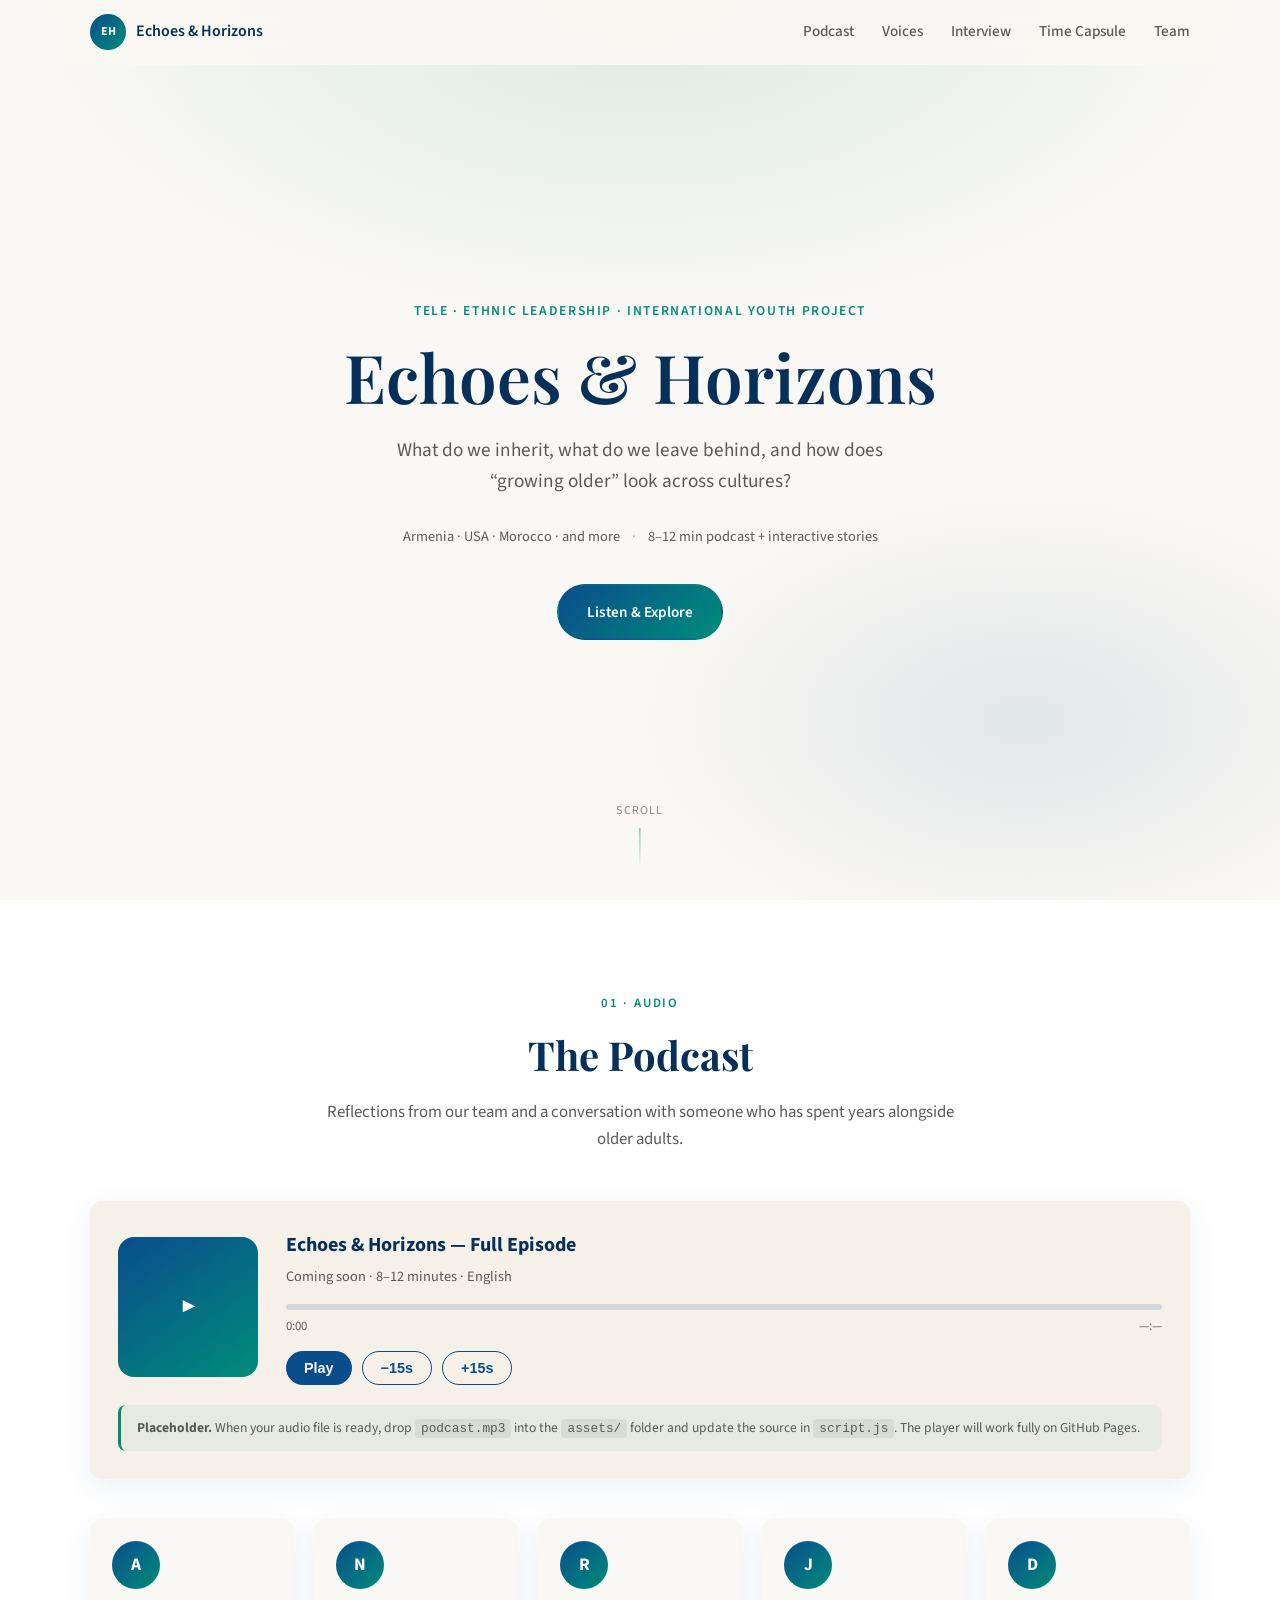
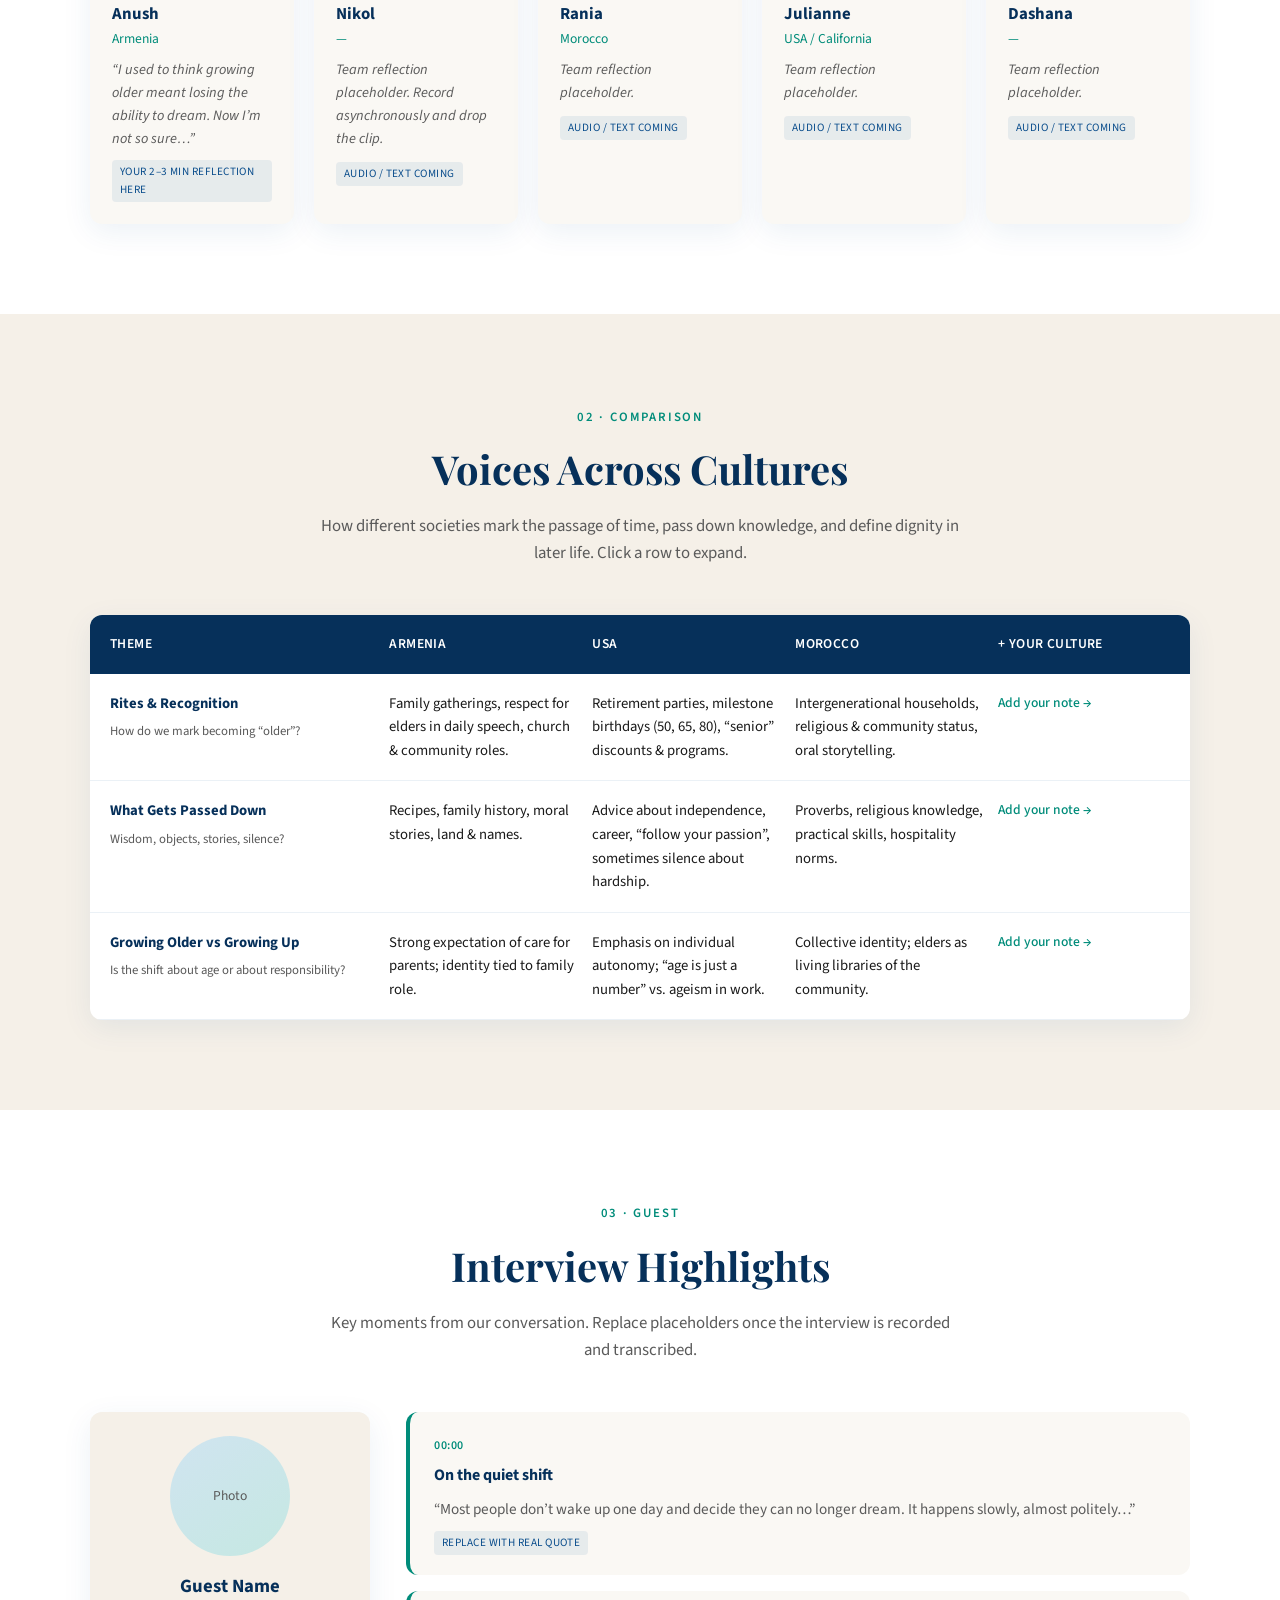
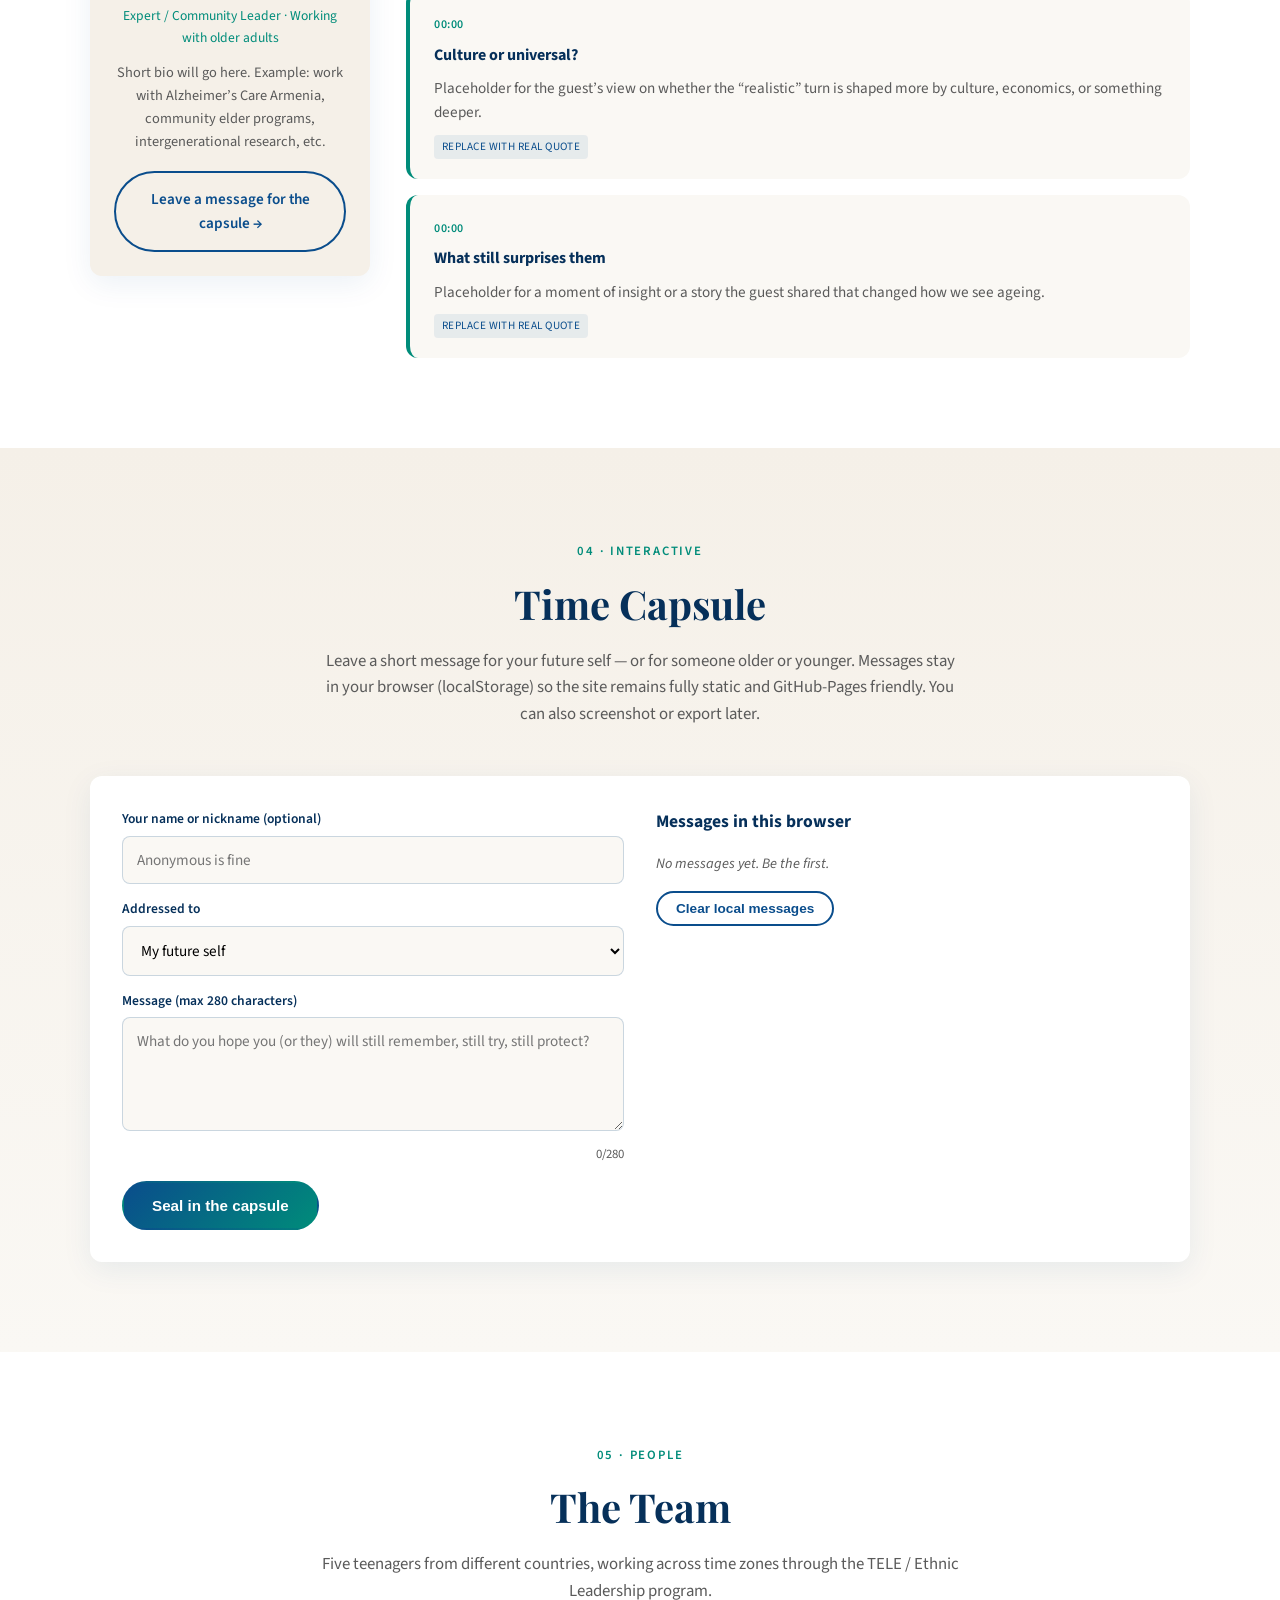
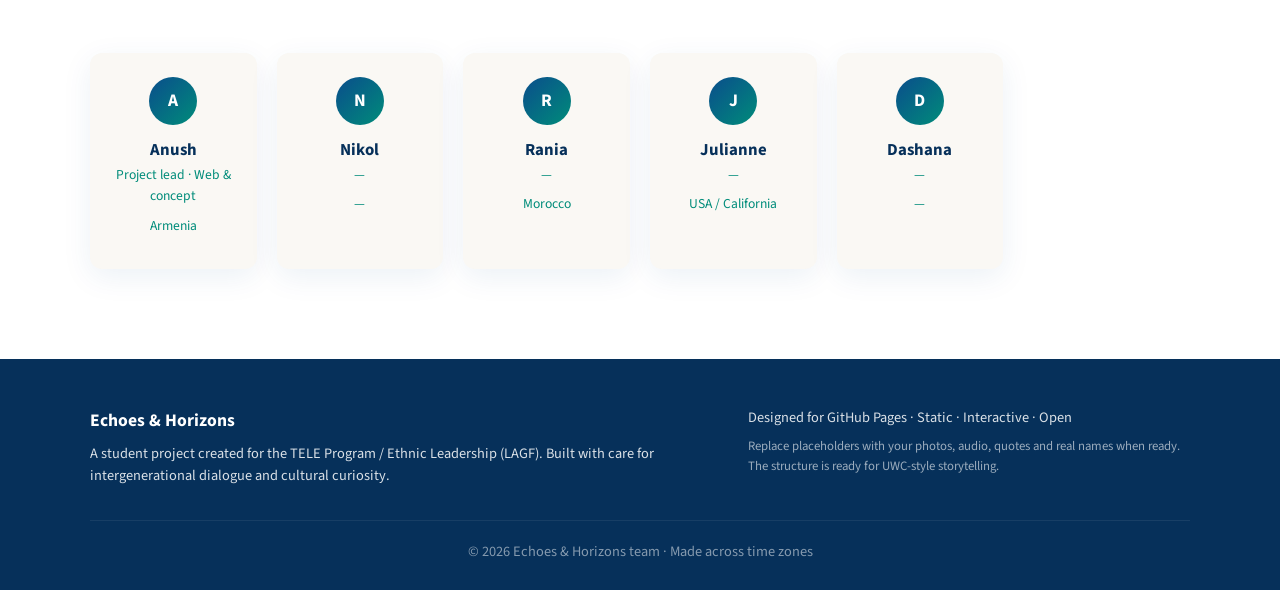
==== echoes-horizons/index.html @ 49f656b5 "Add files via upload" ====
<!DOCTYPE html>
<html lang="en">
<head>
  <meta charset="UTF-8">
  <meta name="viewport" content="width=device-width, initial-scale=1.0">
  <title>Echoes & Horizons — Growing Older Across Cultures</title>
  <meta name="description" content="An international youth project exploring age, intergenerational wisdom, and growing older across cultures. Podcast + interactive stories from Armenia, USA, Morocco and beyond.">
  <link rel="preconnect" href="https://fonts.googleapis.com">
  <link rel="preconnect" href="https://fonts.gstatic.com" crossorigin>
  <link href="https://fonts.googleapis.com/css2?family=Source+Sans+3:ital,wght@0,300;0,400;0,600;0,700;1,400&family=Playfair+Display:wght@500;600&display=swap" rel="stylesheet">
  <link rel="stylesheet" href="css/styles.css">
</head>
<body>
  <!-- Navigation -->
  <nav class="nav" id="nav">
    <div class="nav-inner">
      <a href="#home" class="logo">
        <span class="logo-mark">EH</span>
        <span class="logo-text">Echoes & Horizons</span>
      </a>
      <button class="nav-toggle" id="navToggle" aria-label="Toggle menu">
        <span></span><span></span><span></span>
      </button>
      <ul class="nav-links" id="navLinks">
        <li><a href="#podcast">Podcast</a></li>
        <li><a href="#voices">Voices</a></li>
        <li><a href="#interview">Interview</a></li>
        <li><a href="#capsule">Time Capsule</a></li>
        <li><a href="#team">Team</a></li>
      </ul>
    </div>
  </nav>

  <!-- Hero -->
  <header class="hero" id="home">
    <div class="hero-bg"></div>
    <div class="hero-content">
      <p class="hero-eyebrow">TELE · Ethnic Leadership · International Youth Project</p>
      <h1>Echoes &amp; Horizons</h1>
      <p class="hero-sub">What do we inherit, what do we leave behind, and how does “growing older” look across cultures?</p>
      <div class="hero-meta">
        <span>Armenia · USA · Morocco · and more</span>
        <span class="dot">·</span>
        <span>8–12 min podcast + interactive stories</span>
      </div>
      <a href="#podcast" class="btn btn-primary">Listen &amp; Explore</a>
    </div>
    <div class="scroll-hint">
      <span>Scroll</span>
      <div class="scroll-line"></div>
    </div>
  </header>

  <!-- Podcast Section -->
  <section class="section podcast" id="podcast">
    <div class="container">
      <div class="section-header">
        <span class="section-label">01 · Audio</span>
        <h2>The Podcast</h2>
        <p>Reflections from our team and a conversation with someone who has spent years alongside older adults.</p>
      </div>

      <div class="player-card">
        <div class="player-visual">
          <div class="player-artwork" id="playerArtwork">
            <div class="waveform" id="waveform">
              <!-- bars generated by JS -->
            </div>
            <span class="play-icon" id="playIcon">▶</span>
          </div>
          <div class="player-info">
            <h3 id="trackTitle">Echoes & Horizons — Full Episode</h3>
            <p class="track-meta">Coming soon · 8–12 minutes · English</p>
            <div class="progress-wrap">
              <div class="progress-bar" id="progressBar">
                <div class="progress-fill" id="progressFill"></div>
              </div>
              <div class="time-row">
                <span id="currentTime">0:00</span>
                <span id="duration">—:—</span>
              </div>
            </div>
            <div class="player-controls">
              <button class="ctrl-btn" id="playBtn" aria-label="Play">Play</button>
              <button class="ctrl-btn secondary" id="rewindBtn">−15s</button>
              <button class="ctrl-btn secondary" id="forwardBtn">+15s</button>
            </div>
          </div>
        </div>
        <p class="player-note">
          <strong>Placeholder.</strong> When your audio file is ready, drop <code>podcast.mp3</code> into the <code>assets/</code> folder and update the source in <code>script.js</code>. The player will work fully on GitHub Pages.
        </p>
      </div>

      <div class="reflection-grid">
        <article class="reflection-card">
          <div class="reflection-avatar placeholder-avatar">A</div>
          <h4>Anush</h4>
          <p class="country">Armenia</p>
          <p class="quote">“I used to think growing older meant losing the ability to dream. Now I’m not so sure…”</p>
          <span class="placeholder-tag">Your 2–3 min reflection here</span>
        </article>
        <article class="reflection-card">
          <div class="reflection-avatar placeholder-avatar">N</div>
          <h4>Nikol</h4>
          <p class="country">—</p>
          <p class="quote">Team reflection placeholder. Record asynchronously and drop the clip.</p>
          <span class="placeholder-tag">Audio / text coming</span>
        </article>
        <article class="reflection-card">
          <div class="reflection-avatar placeholder-avatar">R</div>
          <h4>Rania</h4>
          <p class="country">Morocco</p>
          <p class="quote">Team reflection placeholder.</p>
          <span class="placeholder-tag">Audio / text coming</span>
        </article>
        <article class="reflection-card">
          <div class="reflection-avatar placeholder-avatar">J</div>
          <h4>Julianne</h4>
          <p class="country">USA / California</p>
          <p class="quote">Team reflection placeholder.</p>
          <span class="placeholder-tag">Audio / text coming</span>
        </article>
        <article class="reflection-card">
          <div class="reflection-avatar placeholder-avatar">D</div>
          <h4>Dashana</h4>
          <p class="country">—</p>
          <p class="quote">Team reflection placeholder.</p>
          <span class="placeholder-tag">Audio / text coming</span>
        </article>
      </div>
    </div>
  </section>

  <!-- Voices Across Cultures -->
  <section class="section voices" id="voices">
    <div class="container">
      <div class="section-header">
        <span class="section-label">02 · Comparison</span>
        <h2>Voices Across Cultures</h2>
        <p>How different societies mark the passage of time, pass down knowledge, and define dignity in later life. Click a row to expand.</p>
      </div>

      <div class="voices-table" id="voicesTable">
        <div class="voices-row header">
          <div>Theme</div>
          <div>Armenia</div>
          <div>USA</div>
          <div>Morocco</div>
          <div>+ Your culture</div>
        </div>

        <div class="voices-row" data-expandable>
          <div class="theme-cell">
            <strong>Rites &amp; Recognition</strong>
            <span class="hint">How do we mark becoming “older”?</span>
          </div>
          <div>Family gatherings, respect for elders in daily speech, church &amp; community roles.</div>
          <div>Retirement parties, milestone birthdays (50, 65, 80), “senior” discounts &amp; programs.</div>
          <div>Intergenerational households, religious &amp; community status, oral storytelling.</div>
          <div class="add-cell">Add your note →</div>
        </div>

        <div class="voices-row detail" hidden>
          <div class="detail-content">
            <p><strong>What we noticed:</strong> In many places the shift is gradual and relational rather than a single official moment. In others it is marked by formal retirement or eligibility for state support. Our team is still collecting lived examples — replace this text with your own findings and short quotes.</p>
          </div>
        </div>

        <div class="voices-row" data-expandable>
          <div class="theme-cell">
            <strong>What Gets Passed Down</strong>
            <span class="hint">Wisdom, objects, stories, silence?</span>
          </div>
          <div>Recipes, family history, moral stories, land &amp; names.</div>
          <div>Advice about independence, career, “follow your passion”, sometimes silence about hardship.</div>
          <div>Proverbs, religious knowledge, practical skills, hospitality norms.</div>
          <div class="add-cell">Add your note →</div>
        </div>

        <div class="voices-row detail" hidden>
          <div class="detail-content">
            <p><strong>What we noticed:</strong> Some knowledge travels easily (food, jokes). Other knowledge — about regret, fear, or unfinished dreams — often stays unspoken. This is one of the questions we bring to our guest.</p>
          </div>
        </div>

        <div class="voices-row" data-expandable>
          <div class="theme-cell">
            <strong>Growing Older vs Growing Up</strong>
            <span class="hint">Is the shift about age or about responsibility?</span>
          </div>
          <div>Strong expectation of care for parents; identity tied to family role.</div>
          <div>Emphasis on individual autonomy; “age is just a number” vs. ageism in work.</div>
          <div>Collective identity; elders as living libraries of the community.</div>
          <div class="add-cell">Add your note →</div>
        </div>

        <div class="voices-row detail" hidden>
          <div class="detail-content">
            <p><strong>Bridge to UWC narrative:</strong> We are young people already deciding what kind of adults we want to become — and what we will carry forward or leave behind. The project is as much about our generation as about the generations before us.</p>
          </div>
        </div>
      </div>
    </div>
  </section>

  <!-- Interview Highlights -->
  <section class="section interview" id="interview">
    <div class="container">
      <div class="section-header">
        <span class="section-label">03 · Guest</span>
        <h2>Interview Highlights</h2>
        <p>Key moments from our conversation. Replace placeholders once the interview is recorded and transcribed.</p>
      </div>

      <div class="interview-layout">
        <div class="guest-card">
          <div class="guest-photo placeholder-photo">
            <span>Photo</span>
          </div>
          <h3>Guest Name</h3>
          <p class="guest-role">Expert / Community Leader · Working with older adults</p>
          <p class="guest-bio">Short bio will go here. Example: work with Alzheimer’s Care Armenia, community elder programs, intergenerational research, etc.</p>
          <a href="#capsule" class="btn btn-outline">Leave a message for the capsule →</a>
        </div>

        <div class="highlights">
          <article class="highlight">
            <span class="timestamp">00:00</span>
            <h4>On the quiet shift</h4>
            <p>“Most people don’t wake up one day and decide they can no longer dream. It happens slowly, almost politely…”</p>
            <span class="placeholder-tag">Replace with real quote</span>
          </article>
          <article class="highlight">
            <span class="timestamp">00:00</span>
            <h4>Culture or universal?</h4>
            <p>Placeholder for the guest’s view on whether the “realistic” turn is shaped more by culture, economics, or something deeper.</p>
            <span class="placeholder-tag">Replace with real quote</span>
          </article>
          <article class="highlight">
            <span class="timestamp">00:00</span>
            <h4>What still surprises them</h4>
            <p>Placeholder for a moment of insight or a story the guest shared that changed how we see ageing.</p>
            <span class="placeholder-tag">Replace with real quote</span>
          </article>
        </div>
      </div>
    </div>
  </section>

  <!-- Time Capsule -->
  <section class="section capsule" id="capsule">
    <div class="container">
      <div class="section-header">
        <span class="section-label">04 · Interactive</span>
        <h2>Time Capsule</h2>
        <p>Leave a short message for your future self — or for someone older or younger. Messages stay in your browser (localStorage) so the site remains fully static and GitHub-Pages friendly. You can also screenshot or export later.</p>
      </div>

      <div class="capsule-box">
        <form id="capsuleForm" class="capsule-form">
          <label for="capsuleName">Your name or nickname (optional)</label>
          <input type="text" id="capsuleName" placeholder="Anonymous is fine" maxlength="40">

          <label for="capsuleTo">Addressed to</label>
          <select id="capsuleTo">
            <option value="future-self">My future self</option>
            <option value="younger">Someone younger</option>
            <option value="older">Someone older</option>
            <option value="community">Our community</option>
          </select>

          <label for="capsuleMessage">Message (max 280 characters)</label>
          <textarea id="capsuleMessage" rows="4" maxlength="280" placeholder="What do you hope you (or they) will still remember, still try, still protect?"></textarea>
          <div class="char-count"><span id="charCount">0</span>/280</div>

          <button type="submit" class="btn btn-primary">Seal in the capsule</button>
        </form>

        <div class="capsule-messages" id="capsuleMessages">
          <h3>Messages in this browser</h3>
          <div id="messagesList" class="messages-list">
            <p class="empty-state">No messages yet. Be the first.</p>
          </div>
          <button type="button" class="btn btn-outline small" id="clearCapsule">Clear local messages</button>
        </div>
      </div>
    </div>
  </section>

  <!-- Team -->
  <section class="section team" id="team">
    <div class="container">
      <div class="section-header">
        <span class="section-label">05 · People</span>
        <h2>The Team</h2>
        <p>Five teenagers from different countries, working across time zones through the TELE / Ethnic Leadership program.</p>
      </div>

      <div class="team-grid">
        <article class="team-card">
          <div class="team-avatar placeholder-avatar">A</div>
          <h4>Anush</h4>
          <p class="role">Project lead · Web &amp; concept</p>
          <p class="country">Armenia</p>
        </article>
        <article class="team-card">
          <div class="team-avatar placeholder-avatar">N</div>
          <h4>Nikol</h4>
          <p class="role">—</p>
          <p class="country">—</p>
        </article>
        <article class="team-card">
          <div class="team-avatar placeholder-avatar">R</div>
          <h4>Rania</h4>
          <p class="role">—</p>
          <p class="country">Morocco</p>
        </article>
        <article class="team-card">
          <div class="team-avatar placeholder-avatar">J</div>
          <h4>Julianne</h4>
          <p class="role">—</p>
          <p class="country">USA / California</p>
        </article>
        <article class="team-card">
          <div class="team-avatar placeholder-avatar">D</div>
          <h4>Dashana</h4>
          <p class="role">—</p>
          <p class="country">—</p>
        </article>
      </div>
    </div>
  </section>

  <!-- Footer -->
  <footer class="footer">
    <div class="container">
      <div class="footer-inner">
        <div>
          <strong>Echoes &amp; Horizons</strong>
          <p>A student project created for the TELE Program / Ethnic Leadership (LAGF). Built with care for intergenerational dialogue and cultural curiosity.</p>
        </div>
        <div>
          <p>Designed for GitHub Pages · Static · Interactive · Open</p>
          <p class="small">Replace placeholders with your photos, audio, quotes and real names when ready. The structure is ready for UWC-style storytelling.</p>
        </div>
      </div>
      <p class="footer-bottom">© 2026 Echoes & Horizons team · Made across time zones</p>
    </div>
  </footer>

  <script src="js/script.js"></script>
</body>
</html>
---- echoes-horizons/css/styles.css ----
/* ============================================
   Echoes & Horizons — UWC-inspired design
   Primary: deep blue #0A4D8C / teal #008C7A
   Clean, international, hopeful, interactive
   ============================================ */

:root {
  --blue: #0A4D8C;
  --blue-dark: #06305A;
  --teal: #008C7A;
  --teal-light: #00A896;
  --sand: #F5F0E8;
  --cream: #FAF8F4;
  --text: #1A1A1A;
  --text-muted: #5A5A5A;
  --white: #FFFFFF;
  --radius: 12px;
  --shadow: 0 8px 30px rgba(10, 77, 140, 0.08);
  --shadow-hover: 0 12px 40px rgba(10, 77, 140, 0.14);
  --font: "Source Sans 3", system-ui, sans-serif;
  --serif: "Playfair Display", Georgia, serif;
  --transition: 0.25s ease;
}

*,
*::before,
*::after {
  box-sizing: border-box;
  margin: 0;
  padding: 0;
}

html {
  scroll-behavior: smooth;
  font-size: 16px;
}

body {
  font-family: var(--font);
  color: var(--text);
  background: var(--cream);
  line-height: 1.6;
  overflow-x: hidden;
}

img {
  max-width: 100%;
  display: block;
}

a {
  color: var(--blue);
  text-decoration: none;
  transition: color var(--transition);
}

a:hover {
  color: var(--teal);
}

.container {
  width: min(1100px, 92%);
  margin: 0 auto;
}

/* ---------- Nav ---------- */
.nav {
  position: fixed;
  top: 0;
  left: 0;
  right: 0;
  z-index: 100;
  background: rgba(250, 248, 244, 0.92);
  backdrop-filter: blur(12px);
  border-bottom: 1px solid transparent;
  transition: border-color var(--transition), box-shadow var(--transition);
}

.nav.scrolled {
  border-color: rgba(10, 77, 140, 0.08);
  box-shadow: 0 4px 20px rgba(0, 0, 0, 0.04);
}

.nav-inner {
  display: flex;
  align-items: center;
  justify-content: space-between;
  width: min(1100px, 92%);
  margin: 0 auto;
  height: 64px;
}

.logo {
  display: flex;
  align-items: center;
  gap: 10px;
  color: var(--blue-dark);
  font-weight: 600;
}

.logo-mark {
  width: 36px;
  height: 36px;
  background: linear-gradient(135deg, var(--blue), var(--teal));
  color: white;
  border-radius: 50%;
  display: grid;
  place-items: center;
  font-size: 0.75rem;
  font-weight: 700;
  letter-spacing: -0.5px;
}

.logo-text {
  font-size: 1rem;
}

.nav-links {
  display: flex;
  gap: 28px;
  list-style: none;
}

.nav-links a {
  color: var(--text-muted);
  font-size: 0.95rem;
  font-weight: 500;
}

.nav-links a:hover {
  color: var(--blue);
}

.nav-toggle {
  display: none;
  flex-direction: column;
  gap: 5px;
  background: none;
  border: none;
  cursor: pointer;
  padding: 4px;
}

.nav-toggle span {
  width: 22px;
  height: 2px;
  background: var(--blue-dark);
  transition: var(--transition);
}

/* ---------- Hero ---------- */
.hero {
  min-height: 100vh;
  display: flex;
  align-items: center;
  justify-content: center;
  position: relative;
  padding: 100px 0 60px;
  text-align: center;
  overflow: hidden;
}

.hero-bg {
  position: absolute;
  inset: 0;
  background:
    radial-gradient(ellipse 80% 60% at 50% 0%, rgba(0, 140, 122, 0.12), transparent 60%),
    radial-gradient(ellipse 60% 50% at 80% 80%, rgba(10, 77, 140, 0.1), transparent 50%),
    var(--cream);
  z-index: 0;
}

.hero-content {
  position: relative;
  z-index: 1;
  max-width: 720px;
  padding: 0 20px;
}

.hero-eyebrow {
  font-size: 0.85rem;
  letter-spacing: 0.12em;
  text-transform: uppercase;
  color: var(--teal);
  font-weight: 600;
  margin-bottom: 16px;
}

.hero h1 {
  font-family: var(--serif);
  font-size: clamp(2.6rem, 7vw, 4.2rem);
  font-weight: 600;
  color: var(--blue-dark);
  line-height: 1.15;
  margin-bottom: 20px;
}

.hero-sub {
  font-size: 1.2rem;
  color: var(--text-muted);
  max-width: 520px;
  margin: 0 auto 28px;
}

.hero-meta {
  display: flex;
  flex-wrap: wrap;
  justify-content: center;
  gap: 8px 12px;
  font-size: 0.9rem;
  color: var(--text-muted);
  margin-bottom: 36px;
}

.hero-meta .dot {
  opacity: 0.5;
}

.btn {
  display: inline-flex;
  align-items: center;
  justify-content: center;
  padding: 14px 28px;
  border-radius: 999px;
  font-weight: 600;
  font-size: 0.95rem;
  border: 2px solid transparent;
  cursor: pointer;
  transition: all var(--transition);
}

.btn-primary {
  background: linear-gradient(135deg, var(--blue), var(--teal));
  color: white;
  border-color: transparent;
}

.btn-primary:hover {
  transform: translateY(-2px);
  box-shadow: var(--shadow-hover);
  color: white;
}

.btn-outline {
  background: transparent;
  border-color: var(--blue);
  color: var(--blue);
}

.btn-outline:hover {
  background: var(--blue);
  color: white;
}

.btn.small {
  padding: 8px 18px;
  font-size: 0.85rem;
}

.scroll-hint {
  position: absolute;
  bottom: 32px;
  left: 50%;
  transform: translateX(-50%);
  display: flex;
  flex-direction: column;
  align-items: center;
  gap: 8px;
  font-size: 0.75rem;
  letter-spacing: 0.1em;
  text-transform: uppercase;
  color: var(--text-muted);
  opacity: 0.7;
}

.scroll-line {
  width: 1px;
  height: 40px;
  background: linear-gradient(to bottom, var(--teal), transparent);
  animation: pulse 2s ease-in-out infinite;
}

@keyframes pulse {
  0%, 100% { opacity: 0.4; transform: scaleY(0.8); }
  50% { opacity: 1; transform: scaleY(1); }
}

/* ---------- Sections ---------- */
.section {
  padding: 90px 0;
}

.section-header {
  text-align: center;
  max-width: 640px;
  margin: 0 auto 48px;
}

.section-label {
  display: inline-block;
  font-size: 0.8rem;
  letter-spacing: 0.14em;
  text-transform: uppercase;
  color: var(--teal);
  font-weight: 600;
  margin-bottom: 10px;
}

.section-header h2 {
  font-family: var(--serif);
  font-size: clamp(1.8rem, 4vw, 2.5rem);
  color: var(--blue-dark);
  margin-bottom: 12px;
}

.section-header p {
  color: var(--text-muted);
  font-size: 1.05rem;
}

/* ---------- Podcast / Player ---------- */
.podcast {
  background: var(--white);
}

.player-card {
  background: var(--sand);
  border-radius: var(--radius);
  padding: 28px;
  box-shadow: var(--shadow);
  margin-bottom: 40px;
}

.player-visual {
  display: flex;
  gap: 28px;
  align-items: center;
  flex-wrap: wrap;
}

.player-artwork {
  width: 140px;
  height: 140px;
  border-radius: 16px;
  background: linear-gradient(145deg, var(--blue), var(--teal));
  display: grid;
  place-items: center;
  position: relative;
  flex-shrink: 0;
  cursor: pointer;
  overflow: hidden;
}

.waveform {
  position: absolute;
  inset: 0;
  display: flex;
  align-items: center;
  justify-content: center;
  gap: 3px;
  padding: 20px;
  opacity: 0.35;
}

.waveform span {
  width: 4px;
  background: white;
  border-radius: 2px;
  animation: wave 1.2s ease-in-out infinite;
}

.waveform span:nth-child(odd) { animation-delay: 0.1s; }
.waveform span:nth-child(3n) { animation-delay: 0.3s; }
.waveform span:nth-child(4n) { animation-delay: 0.5s; }

@keyframes wave {
  0%, 100% { height: 12px; }
  50% { height: 36px; }
}

.play-icon {
  position: relative;
  z-index: 1;
  color: white;
  font-size: 1.6rem;
  font-weight: 700;
}

.player-info {
  flex: 1;
  min-width: 220px;
}

.player-info h3 {
  font-size: 1.25rem;
  color: var(--blue-dark);
  margin-bottom: 4px;
}

.track-meta {
  font-size: 0.9rem;
  color: var(--text-muted);
  margin-bottom: 16px;
}

.progress-wrap {
  margin-bottom: 14px;
}

.progress-bar {
  height: 6px;
  background: rgba(10, 77, 140, 0.15);
  border-radius: 3px;
  cursor: pointer;
  overflow: hidden;
}

.progress-fill {
  height: 100%;
  width: 0%;
  background: linear-gradient(90deg, var(--blue), var(--teal));
  border-radius: 3px;
  transition: width 0.1s linear;
}

.time-row {
  display: flex;
  justify-content: space-between;
  font-size: 0.8rem;
  color: var(--text-muted);
  margin-top: 6px;
}

.player-controls {
  display: flex;
  gap: 10px;
  flex-wrap: wrap;
}

.ctrl-btn {
  padding: 8px 18px;
  border-radius: 999px;
  border: none;
  background: var(--blue);
  color: white;
  font-weight: 600;
  font-size: 0.9rem;
  cursor: pointer;
  transition: var(--transition);
}

.ctrl-btn:hover {
  background: var(--teal);
}

.ctrl-btn.secondary {
  background: transparent;
  border: 1.5px solid var(--blue);
  color: var(--blue);
}

.ctrl-btn.secondary:hover {
  background: var(--blue);
  color: white;
}

.player-note {
  margin-top: 20px;
  font-size: 0.85rem;
  color: var(--text-muted);
  background: rgba(0, 140, 122, 0.06);
  padding: 12px 16px;
  border-radius: 8px;
  border-left: 3px solid var(--teal);
}

.player-note code {
  background: rgba(0, 0, 0, 0.06);
  padding: 2px 6px;
  border-radius: 4px;
  font-size: 0.8rem;
}

/* Reflections */
.reflection-grid {
  display: grid;
  grid-template-columns: repeat(auto-fill, minmax(200px, 1fr));
  gap: 20px;
}

.reflection-card {
  background: var(--cream);
  border-radius: var(--radius);
  padding: 22px;
  box-shadow: var(--shadow);
  transition: transform var(--transition), box-shadow var(--transition);
}

.reflection-card:hover {
  transform: translateY(-4px);
  box-shadow: var(--shadow-hover);
}

.reflection-avatar,
.team-avatar,
.placeholder-avatar {
  width: 48px;
  height: 48px;
  border-radius: 50%;
  background: linear-gradient(135deg, var(--blue), var(--teal));
  color: white;
  display: grid;
  place-items: center;
  font-weight: 700;
  font-size: 1.1rem;
  margin-bottom: 12px;
}

.reflection-card h4,
.team-card h4 {
  font-size: 1.05rem;
  color: var(--blue-dark);
}

.country,
.role {
  font-size: 0.85rem;
  color: var(--teal);
  margin-bottom: 8px;
}

.quote {
  font-size: 0.9rem;
  color: var(--text-muted);
  font-style: italic;
  margin-bottom: 10px;
}

.placeholder-tag {
  display: inline-block;
  font-size: 0.7rem;
  letter-spacing: 0.04em;
  text-transform: uppercase;
  background: rgba(10, 77, 140, 0.08);
  color: var(--blue);
  padding: 3px 8px;
  border-radius: 4px;
}

/* ---------- Voices table ---------- */
.voices {
  background: var(--sand);
}

.voices-table {
  background: var(--white);
  border-radius: var(--radius);
  overflow: hidden;
  box-shadow: var(--shadow);
}

.voices-row {
  display: grid;
  grid-template-columns: 1.4fr 1fr 1fr 1fr 0.9fr;
  gap: 12px;
  padding: 18px 20px;
  border-bottom: 1px solid rgba(10, 77, 140, 0.08);
  align-items: start;
  font-size: 0.92rem;
}

.voices-row.header {
  background: var(--blue-dark);
  color: white;
  font-weight: 600;
  font-size: 0.85rem;
  letter-spacing: 0.03em;
  text-transform: uppercase;
}

.voices-row[data-expandable] {
  cursor: pointer;
  transition: background var(--transition);
}

.voices-row[data-expandable]:hover {
  background: rgba(0, 140, 122, 0.05);
}

.voices-row[data-expandable].open {
  background: rgba(0, 140, 122, 0.08);
}

.theme-cell strong {
  display: block;
  color: var(--blue-dark);
  margin-bottom: 4px;
}

.theme-cell .hint {
  font-size: 0.8rem;
  color: var(--text-muted);
}

.add-cell {
  color: var(--teal);
  font-weight: 500;
  font-size: 0.85rem;
}

.voices-row.detail {
  grid-template-columns: 1fr;
  background: rgba(10, 77, 140, 0.03);
  padding: 0;
}

.voices-row.detail[hidden] {
  display: none;
}

.detail-content {
  padding: 16px 24px 20px;
  color: var(--text-muted);
  font-size: 0.95rem;
}

/* ---------- Interview ---------- */
.interview {
  background: var(--white);
}

.interview-layout {
  display: grid;
  grid-template-columns: 280px 1fr;
  gap: 36px;
  align-items: start;
}

.guest-card {
  background: var(--sand);
  border-radius: var(--radius);
  padding: 24px;
  text-align: center;
  box-shadow: var(--shadow);
  position: sticky;
  top: 80px;
}

.guest-photo,
.placeholder-photo {
  width: 120px;
  height: 120px;
  border-radius: 50%;
  background: linear-gradient(145deg, #d0e4f0, #c5e8e2);
  margin: 0 auto 16px;
  display: grid;
  place-items: center;
  color: var(--text-muted);
  font-size: 0.85rem;
}

.guest-card h3 {
  color: var(--blue-dark);
  margin-bottom: 4px;
}

.guest-role {
  font-size: 0.85rem;
  color: var(--teal);
  margin-bottom: 12px;
}

.guest-bio {
  font-size: 0.9rem;
  color: var(--text-muted);
  margin-bottom: 18px;
}

.highlights {
  display: flex;
  flex-direction: column;
  gap: 16px;
}

.highlight {
  background: var(--cream);
  border-radius: var(--radius);
  padding: 20px 24px;
  border-left: 4px solid var(--teal);
  transition: transform var(--transition);
}

.highlight:hover {
  transform: translateX(4px);
}

.timestamp {
  font-size: 0.75rem;
  font-weight: 600;
  color: var(--teal);
  letter-spacing: 0.05em;
}

.highlight h4 {
  color: var(--blue-dark);
  margin: 6px 0 8px;
}

.highlight p {
  font-size: 0.95rem;
  color: var(--text-muted);
  margin-bottom: 8px;
}

/* ---------- Time Capsule ---------- */
.capsule {
  background: linear-gradient(180deg, var(--sand) 0%, var(--cream) 100%);
}

.capsule-box {
  display: grid;
  grid-template-columns: 1fr 1fr;
  gap: 32px;
  background: var(--white);
  border-radius: var(--radius);
  padding: 32px;
  box-shadow: var(--shadow);
}

.capsule-form label {
  display: block;
  font-size: 0.85rem;
  font-weight: 600;
  color: var(--blue-dark);
  margin-bottom: 6px;
  margin-top: 14px;
}

.capsule-form label:first-of-type {
  margin-top: 0;
}

.capsule-form input,
.capsule-form select,
.capsule-form textarea {
  width: 100%;
  padding: 12px 14px;
  border: 1.5px solid rgba(10, 77, 140, 0.2);
  border-radius: 8px;
  font-family: inherit;
  font-size: 0.95rem;
  background: var(--cream);
  transition: border-color var(--transition);
}

.capsule-form input:focus,
.capsule-form select:focus,
.capsule-form textarea:focus {
  outline: none;
  border-color: var(--teal);
}

.char-count {
  text-align: right;
  font-size: 0.8rem;
  color: var(--text-muted);
  margin-top: 4px;
  margin-bottom: 16px;
}

.capsule-messages h3 {
  font-size: 1.1rem;
  color: var(--blue-dark);
  margin-bottom: 16px;
}

.messages-list {
  max-height: 320px;
  overflow-y: auto;
  display: flex;
  flex-direction: column;
  gap: 12px;
  margin-bottom: 16px;
}

.message-item {
  background: var(--sand);
  border-radius: 8px;
  padding: 14px 16px;
  font-size: 0.9rem;
  border-left: 3px solid var(--teal);
  animation: fadeIn 0.35s ease;
}

@keyframes fadeIn {
  from { opacity: 0; transform: translateY(8px); }
  to { opacity: 1; transform: translateY(0); }
}

.message-item .meta {
  font-size: 0.75rem;
  color: var(--text-muted);
  margin-bottom: 6px;
}

.message-item .body {
  color: var(--text);
}

.empty-state {
  color: var(--text-muted);
  font-style: italic;
  font-size: 0.9rem;
}

/* ---------- Team ---------- */
.team {
  background: var(--white);
}

.team-grid {
  display: grid;
  grid-template-columns: repeat(auto-fill, minmax(160px, 1fr));
  gap: 20px;
}

.team-card {
  text-align: center;
  padding: 24px 16px;
  background: var(--cream);
  border-radius: var(--radius);
  box-shadow: var(--shadow);
  transition: transform var(--transition), box-shadow var(--transition);
}

.team-card:hover {
  transform: translateY(-4px);
  box-shadow: var(--shadow-hover);
}

.team-avatar {
  margin: 0 auto 12px;
}

/* ---------- Footer ---------- */
.footer {
  background: var(--blue-dark);
  color: rgba(255, 255, 255, 0.85);
  padding: 48px 0 28px;
}

.footer-inner {
  display: grid;
  grid-template-columns: 1.4fr 1fr;
  gap: 40px;
  margin-bottom: 32px;
}

.footer strong {
  color: white;
  font-size: 1.1rem;
  display: block;
  margin-bottom: 8px;
}

.footer p {
  font-size: 0.9rem;
  line-height: 1.55;
}

.footer .small {
  font-size: 0.8rem;
  opacity: 0.7;
  margin-top: 8px;
}

.footer-bottom {
  border-top: 1px solid rgba(255, 255, 255, 0.12);
  padding-top: 20px;
  font-size: 0.8rem;
  opacity: 0.6;
  text-align: center;
}

/* ---------- Responsive ---------- */
@media (max-width: 900px) {
  .voices-row {
    grid-template-columns: 1fr;
    gap: 8px;
  }

  .voices-row.header {
    display: none;
  }

  .voices-row[data-expandable]::before {
    content: attr(data-label);
  }

  .interview-layout {
    grid-template-columns: 1fr;
  }

  .guest-card {
    position: static;
  }

  .capsule-box {
    grid-template-columns: 1fr;
  }

  .footer-inner {
    grid-template-columns: 1fr;
  }
}

@media (max-width: 700px) {
  .nav-toggle {
    display: flex;
  }

  .nav-links {
    position: fixed;
    top: 64px;
    left: 0;
    right: 0;
    background: var(--cream);
    flex-direction: column;
    padding: 20px;
    gap: 16px;
    border-bottom: 1px solid rgba(10, 77, 140, 0.1);
    transform: translateY(-120%);
    opacity: 0;
    pointer-events: none;
    transition: all 0.3s ease;
  }

  .nav-links.open {
    transform: translateY(0);
    opacity: 1;
    pointer-events: auto;
  }

  .player-visual {
    flex-direction: column;
    text-align: center;
  }

  .player-controls {
    justify-content: center;
  }
}

/* Utility for expanded rows on mobile labels */
.voices-row[data-expandable] .theme-cell {
  margin-bottom: 4px;
}
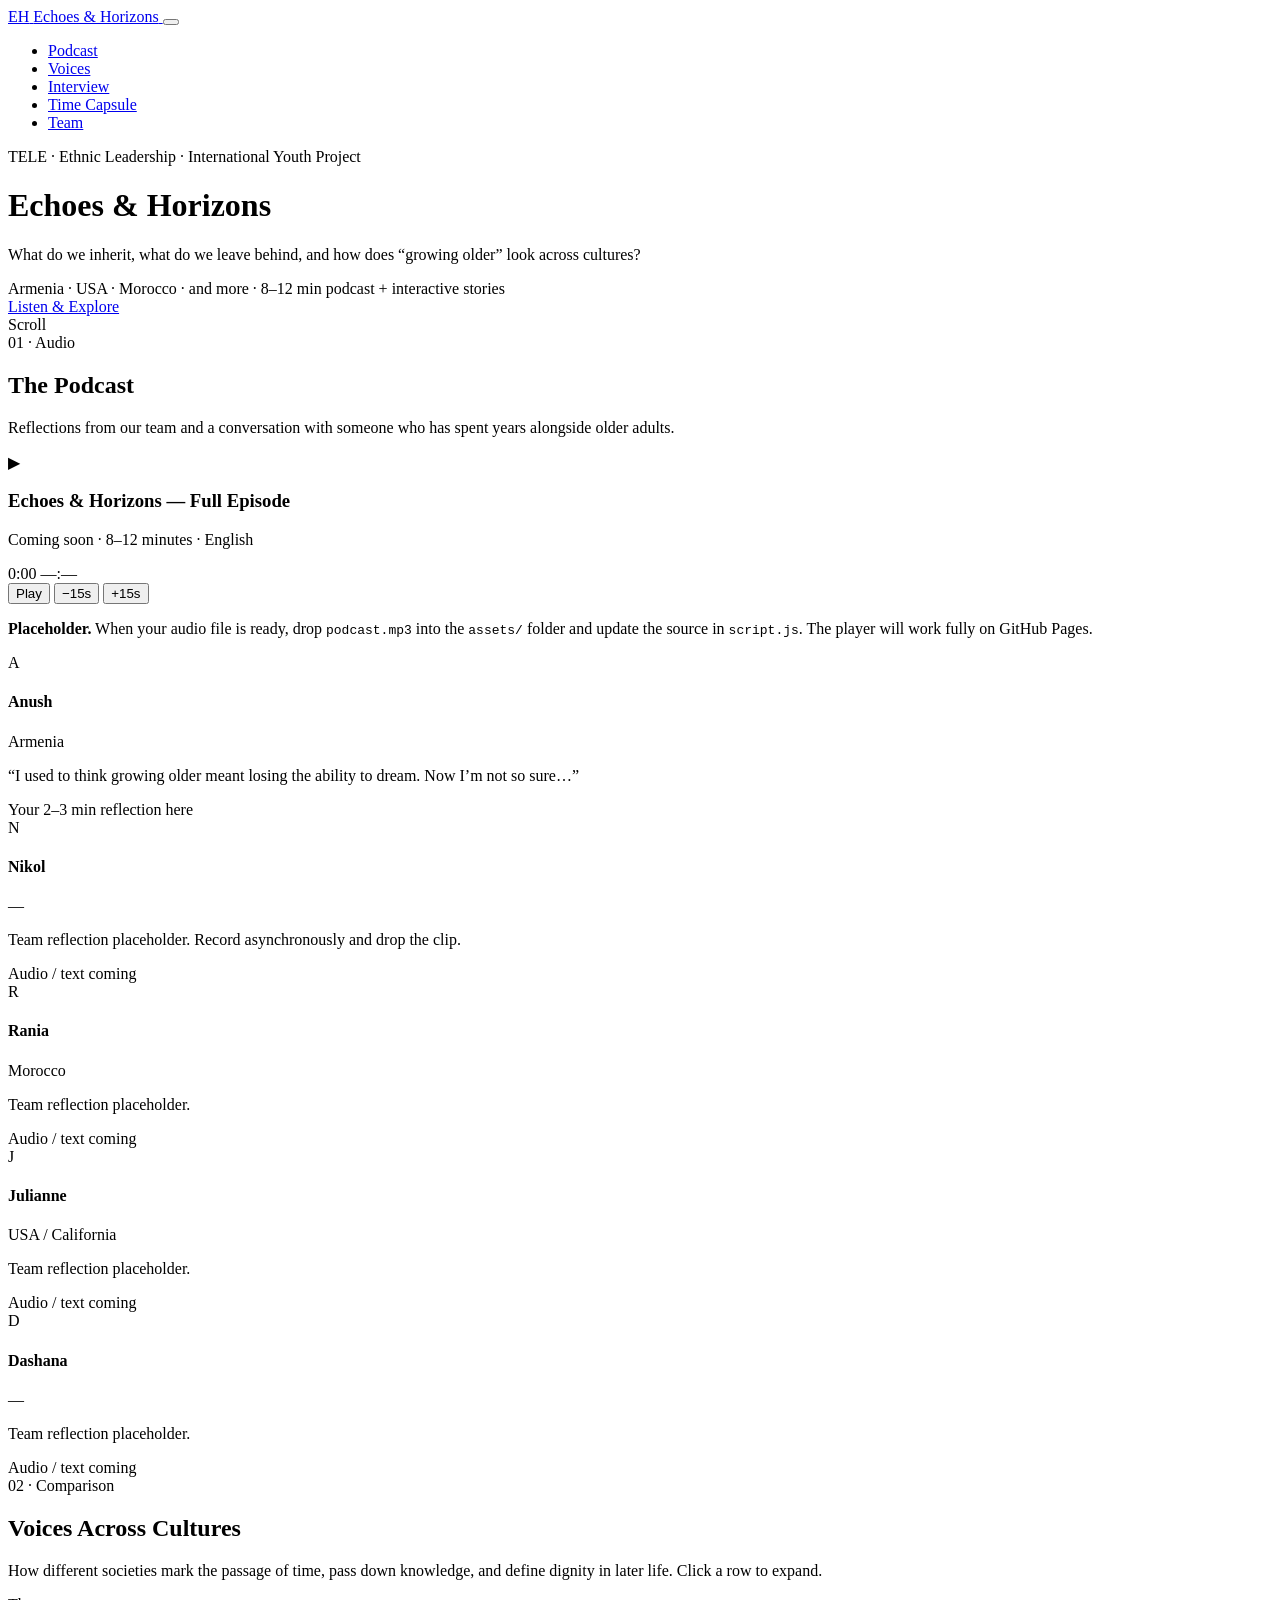
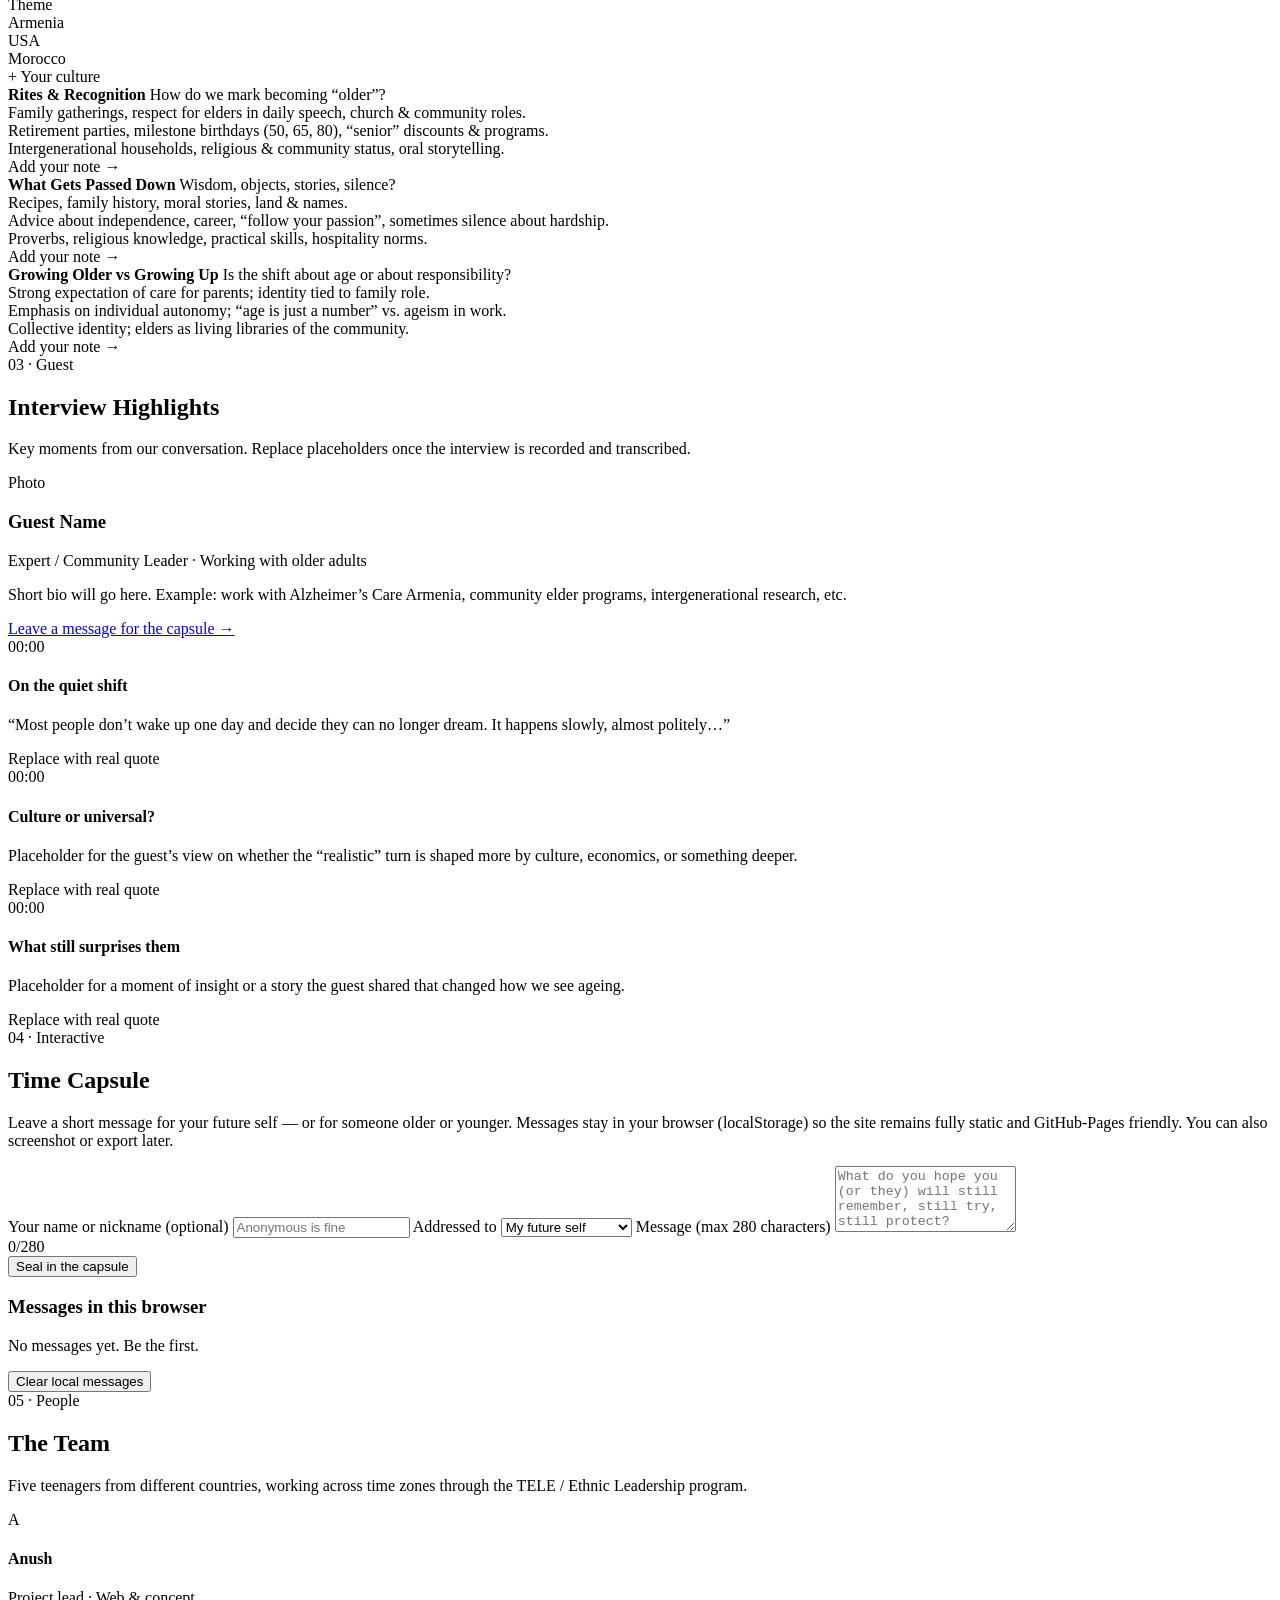
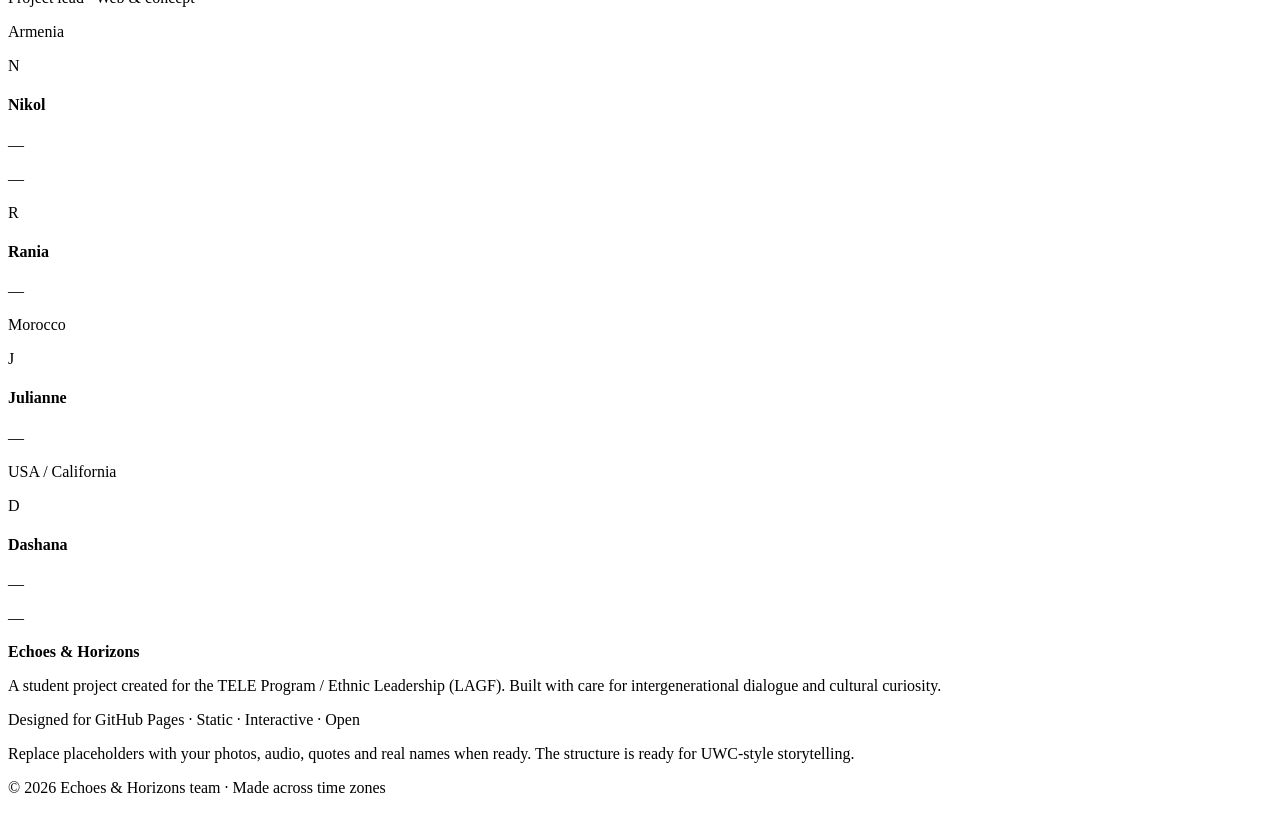
==== commit 2fd46e41: "Update index.html" ====
--- a/echoes-horizons/index.html
+++ b/echoes-horizons/index.html
@@ -8,8 +8,7 @@
   <link rel="preconnect" href="https://fonts.googleapis.com">
   <link rel="preconnect" href="https://fonts.gstatic.com" crossorigin>
   <link href="https://fonts.googleapis.com/css2?family=Source+Sans+3:ital,wght@0,300;0,400;0,600;0,700;1,400&family=Playfair+Display:wght@500;600&display=swap" rel="stylesheet">
-  <link rel="stylesheet" href="css/styles.css">
-</head>
+<link rel="stylesheet" href="styles.css"></head>
 <body>
   <!-- Navigation -->
   <nav class="nav" id="nav">
@@ -349,6 +348,5 @@
     </div>
   </footer>
 
-  <script src="js/script.js"></script>
-</body>
+<script src="script.js"></script></body>
 </html>
